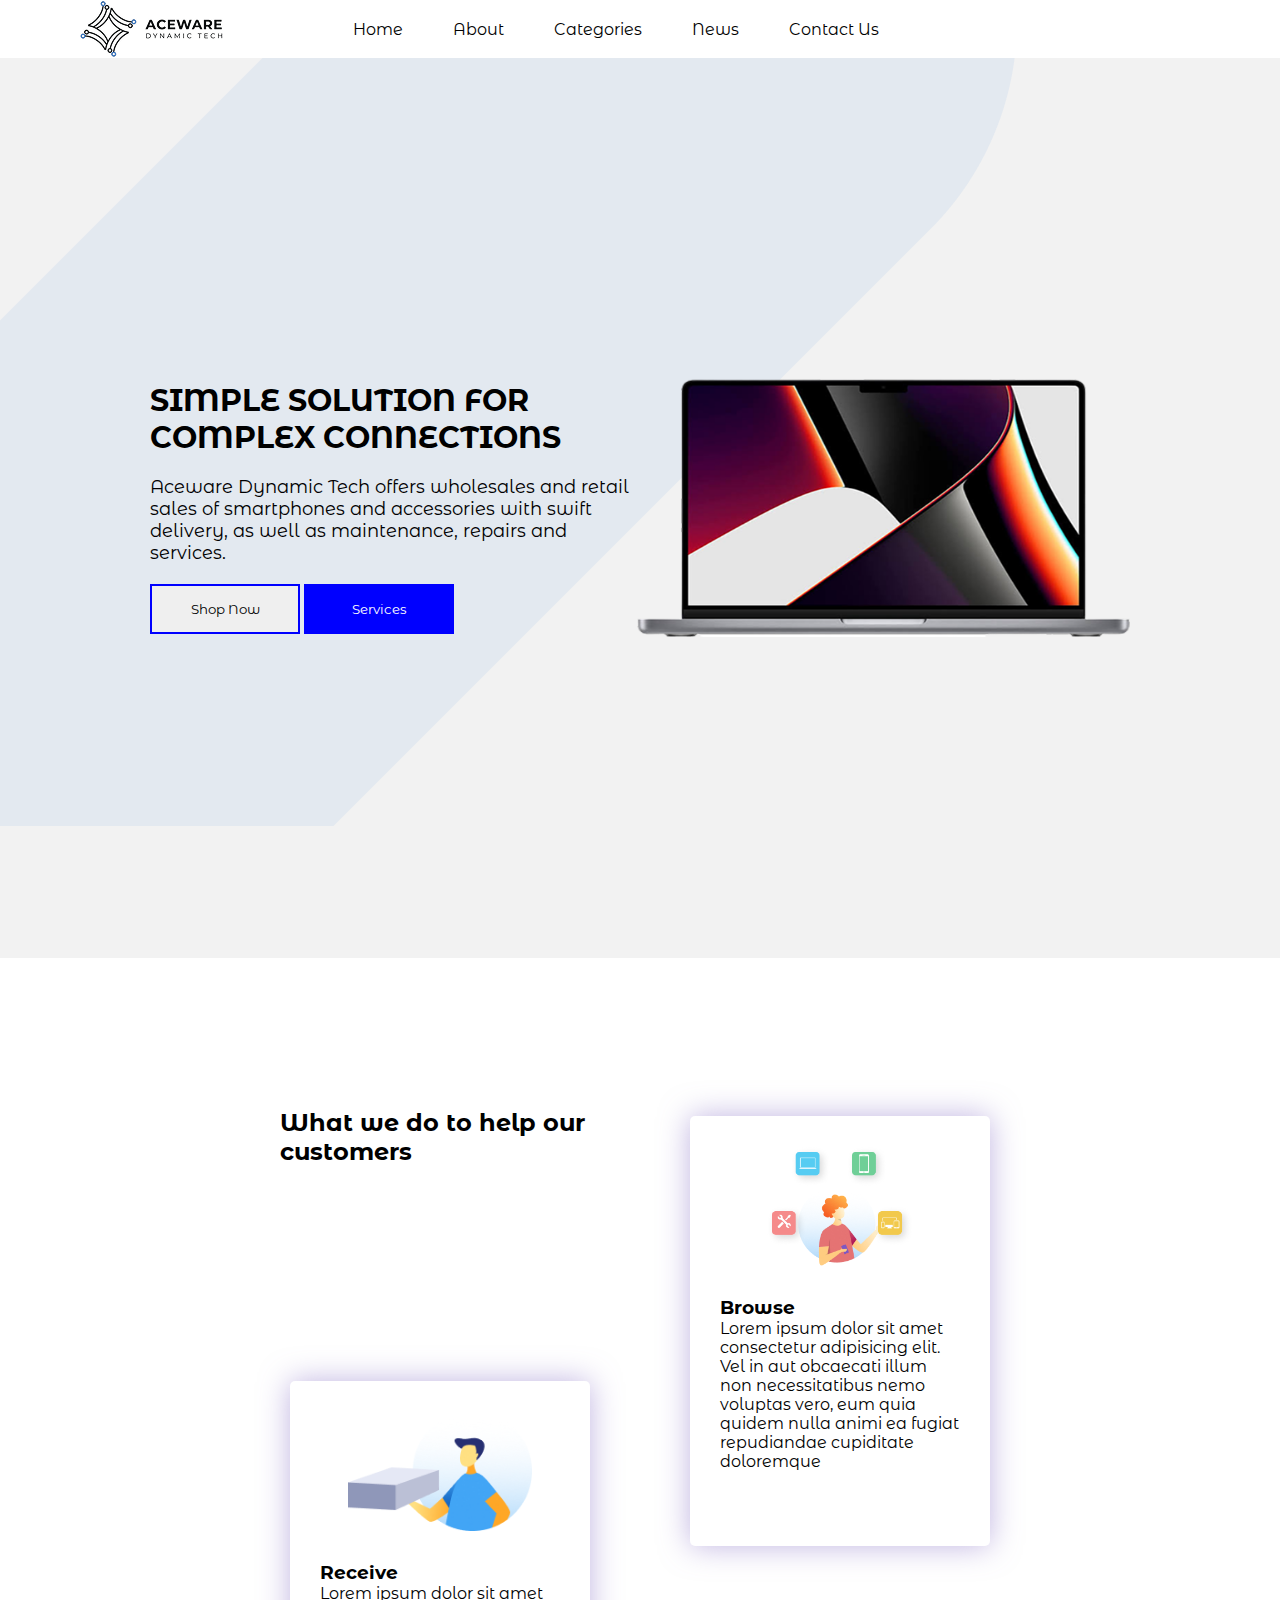
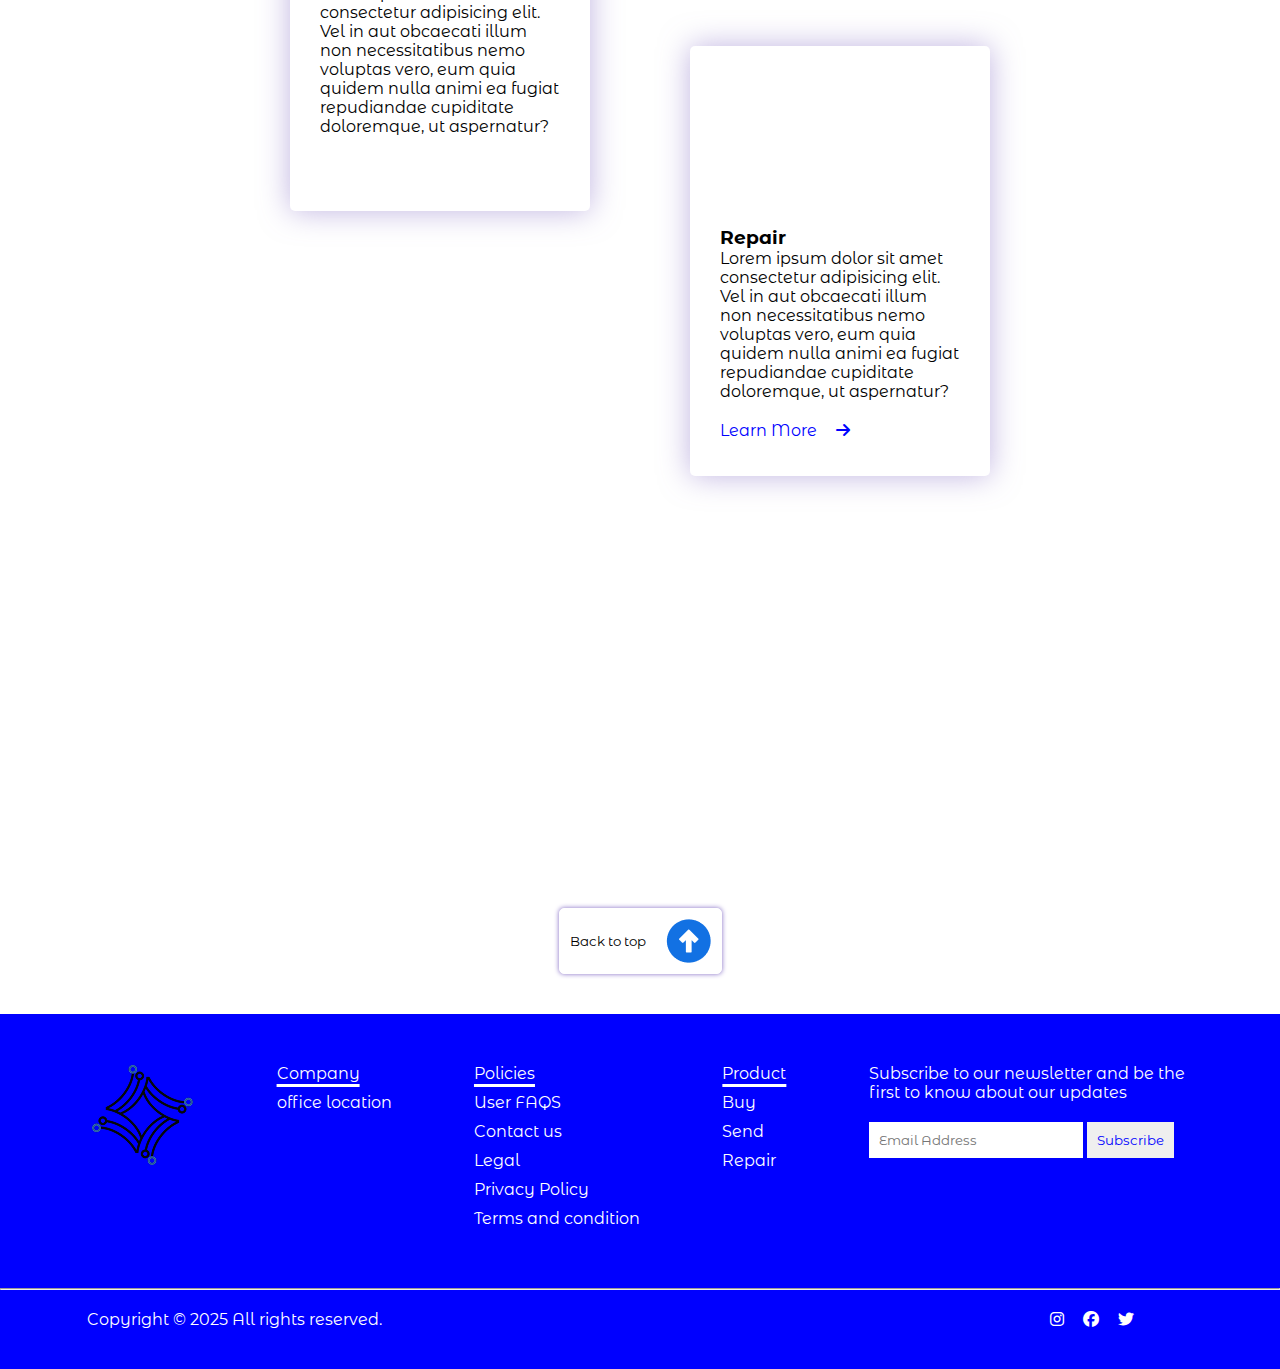
==== index.html @ 6ab3252a "My Accessories websites" ====
<!DOCTYPE html>
<html lang="en">
  <head>
    <meta charset="UTF-8" />
    <meta name="viewport" content="width=device-width, initial-scale=1.0" />
    <title>My Accessories</title>
    <link rel="preconnect" href="https://fonts.googleapis.com" />
    <link rel="preconnect" href="https://fonts.gstatic.com" crossorigin />
    <link
      href="https://fonts.googleapis.com/css2?family=Montserrat+Alternates:ital,wght@0,100;0,200;0,300;0,400;0,500;0,600;0,700;0,800;0,900;1,100;1,200;1,300;1,400;1,500;1,600;1,700;1,800;1,900&family=Montserrat:ital,wght@0,100..900;1,100..900&family=Roboto:ital,wght@0,100..900;1,100..900&display=swap"
      rel="stylesheet"
    />
    <link
      rel="stylesheet"
      href="https://cdnjs.cloudflare.com/ajax/libs/font-awesome/6.7.2/css/all.min.css"
    />
    <link rel="stylesheet" href="style.css" />
  </head>
  <body>
    <header>
      <img src="./imgs/Aceware logo 1.png" alt="" />
      <ul>
        <li><a href="index.html">Home</a></li>
        <li><a href="about.html">About</a></li>
        <li><a href="categories.html">Categories</a></li>
        <li><a href="">News</a></li>
        <li><a href="">Contact Us</a></li>
      </ul>
    </header>

    <main>
      <section class="sec-1">
        <div>
          <h1>SIMPLE SOLUTION FOR COMPLEX CONNECTIONS</h1>
          <p>
            Aceware Dynamic Tech offers wholesales and retail sales of
            smartphones and accessories with swift delivery, as well as
            maintenance, repairs and services.
          </p>
          <button>Shop Now</button>
          <button>Services</button>
        </div>
        <img src="./imgs/system 1.png" alt="" />
      </section>

      <section class="sec-2">
        <h2>What we do to help our customers</h2>
        <section class="sect-2">
          <div>
            <img src="./imgs/1.png" alt="" />
            <h3>Receive</h3>
            <p>
              Lorem ipsum dolor sit amet consectetur adipisicing elit. Vel in
              aut obcaecati illum non necessitatibus nemo voluptas vero, eum
              quia quidem nulla animi ea fugiat repudiandae cupiditate
              doloremque, ut aspernatur?
            </p>
          </div>
          <section class="sec-21">
            <div>
              <img src="./imgs/3.png" alt="" />
              <h3>Browse</h3>
              <p>
                Lorem ipsum dolor sit amet consectetur adipisicing elit. Vel in
                aut obcaecati illum non necessitatibus nemo voluptas vero, eum
                quia quidem nulla animi ea fugiat repudiandae cupiditate
                doloremque
              </p>
            </div>
            <div>
              <img src="./imgs/card 1.png" alt="" />
              <h3>Repair</h3>
              <p>
                Lorem ipsum dolor sit amet consectetur adipisicing elit. Vel in
                aut obcaecati illum non necessitatibus nemo voluptas vero, eum
                quia quidem nulla animi ea fugiat repudiandae cupiditate
                doloremque, ut aspernatur?
              </p>
              <a id="lm" href=""
                >Learn More <i class="fa-solid fa-arrow-right"></i
              ></a>
            </div>
          </section>
        </section>
      </section>
    </main>
    <a id="btp" href="#">
      <button>
        Back to top
        <img src="./imgs/arrow-back-3783 1.png" alt="" />
      </button>
    </a>

    <footer>
      <section class="footer">
        <section>
          <img src="./imgs/aceware logo 2.png" alt="" />
        </section>
        <section>
          <h4>Company</h4>
          <li>office location</li>
        </section>
        <section>
          <h4>Policies</h4>
          <li>User FAQS</li>
          <li>Contact us</li>
          <li>Legal</li>
          <li>Privacy Policy</li>
          <li>Terms and condition</li>
        </section>
        <section>
          <h4>Product</h4>
          <li>Buy</li>
          <li>Send</li>
          <li>Repair</li>
        </section>
        <section>
          <p>
            Subscribe to our newsletter and be the first to know about our
            updates
          </p>
          <input type="text" placeholder="Email Address" />
          <input type="submit" value="Subscribe" />
        </section>
      </section>
      <hr />
      <section class="brands">
        <div>
          <p>Copyright &copy; 2025 All rights reserved.</p>
        </div>
        <div>
          <i class="fa-brands fa-instagram"></i>
          <i class="fa-brands fa-facebook"></i>
          <i class="fa-brands fa-twitter"></i>
        </div>
      </section>
    </footer>
  </body>
</html>
---- style.css ----
* {
  margin: 0;
  padding: 0;
  box-sizing: border-box;
  font-family: "Montserrat Alternates", sans-serif;
}
html {
    scroll-behavior: smooth;
}
header {
  display: flex;
  align-items: center;
  margin-left: 80px;
  background-color: #fff;
}
ul {
  display: flex;
  align-items: center;
  margin-left: 80px;
}
ul li {
  display: flex;
  padding-left: 50px;
}
li a {
  text-decoration: none;
  color: black;
}

.sec-1 {
  display: flex;
  justify-content: center;
  align-items: center;
  height: 100vh;
  background-color: #f2f2f2;
  background-image: url(./imgs/Rectangle\ 7.png);
  background-repeat: no-repeat;
}

.sec-1 div {
  width: 487px;
}
.sec-1 h1,
p {
  margin-bottom: 20px;
}
.sec-1 h1 {
  font-size: 30px;
}
.sec-1 p {
  font-size: 18px;
}
.sec-1 img {
  width: 493px;
  height: 258px;
}
.sec-1 button {
    padding: 15px;
    width: 150px;
    border: 2px solid blue;
}
.sec-1 button:last-child {
    background-color: blue;
    color: white;
}

.sec-2 {
  margin-top: 100px;
  height: 100vh;
  margin-bottom: 300px;
}
.sect-2 {
  display: flex;
  justify-content: center;
  align-items: center;
  gap: 100px;
}

.sect-2 img {
  height: 120px;
  width: auto;
  display: flex;
  margin: auto;
  margin-bottom: 30px;
}
.sect-2 div {
  width: 300px;
  height: 430px;
  box-shadow: 0px 0px 30px rgba(130, 106, 196, 0.5);
  border-radius: 5px;
  margin-bottom: 100px;
  padding: 30px;
  transition: 1s ease;
}
.sect-2 div:hover {
  transform: scale(1.1);
}
#lm {
    text-decoration: none;
    color: blue;
    padding-right: 100px;
}
#lm i {
    margin-left: 15px;
}

.sec-2 h2 {
  position: relative;
  top: 50px;
  left: 280px;
  width: 400px;
}
#btp button {
    display: flex;
    align-items: center;
    justify-content: center;
    margin: auto;
    padding: 10px;
    margin-top: 550px;
    margin-bottom: 40px;
    background-color: #fff;
    border: 1px solid white;
    border-radius: 5px;
    box-shadow: 0px 0px 5px rgb(130, 106, 196);
}
#btp {
    text-decoration: none;
}
#btp img {
    margin-left: 20px;
}
footer {
    background-color: blue;
}
footer li {
    list-style: none;
    margin: 10px 0;
}

.footer {
    display: flex;
    justify-content: space-around;
    padding: 50px;
    color: white;
}
.footer h4 {
    text-decoration: underline;
    text-decoration-thickness: 3px;
    text-underline-offset: 5px;
    font-weight: 400;
}
.footer section:last-child {
    width: 320px;
}
.footer input {
    padding: 10px;
    border: none;
    color: blue;
}

.brands {
    display: flex;
    justify-content: space-around;
    padding: 20px;
    color: white;
}
.brands p {
    margin-left: -60px;
}
.brands i {
    margin-left: 15px;
}
.brands div:last-child {
    margin-left: 400px;
}
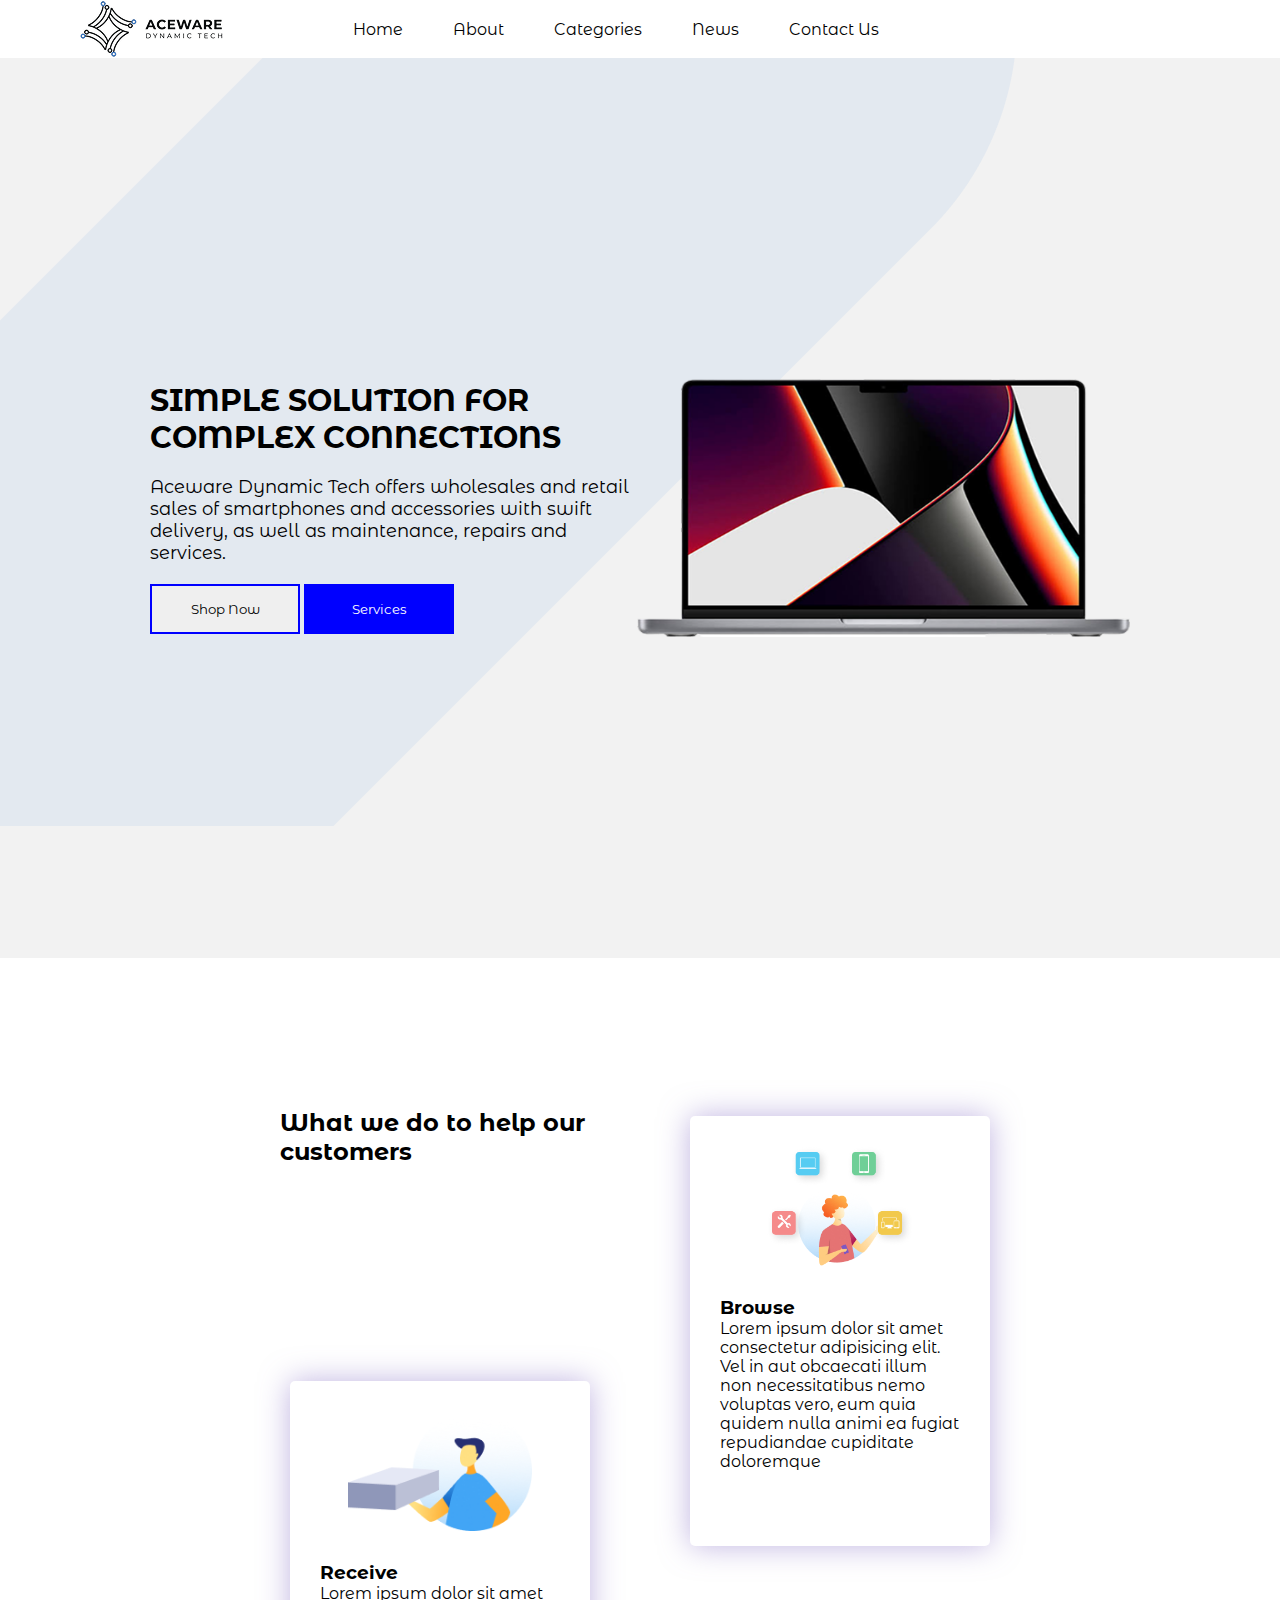
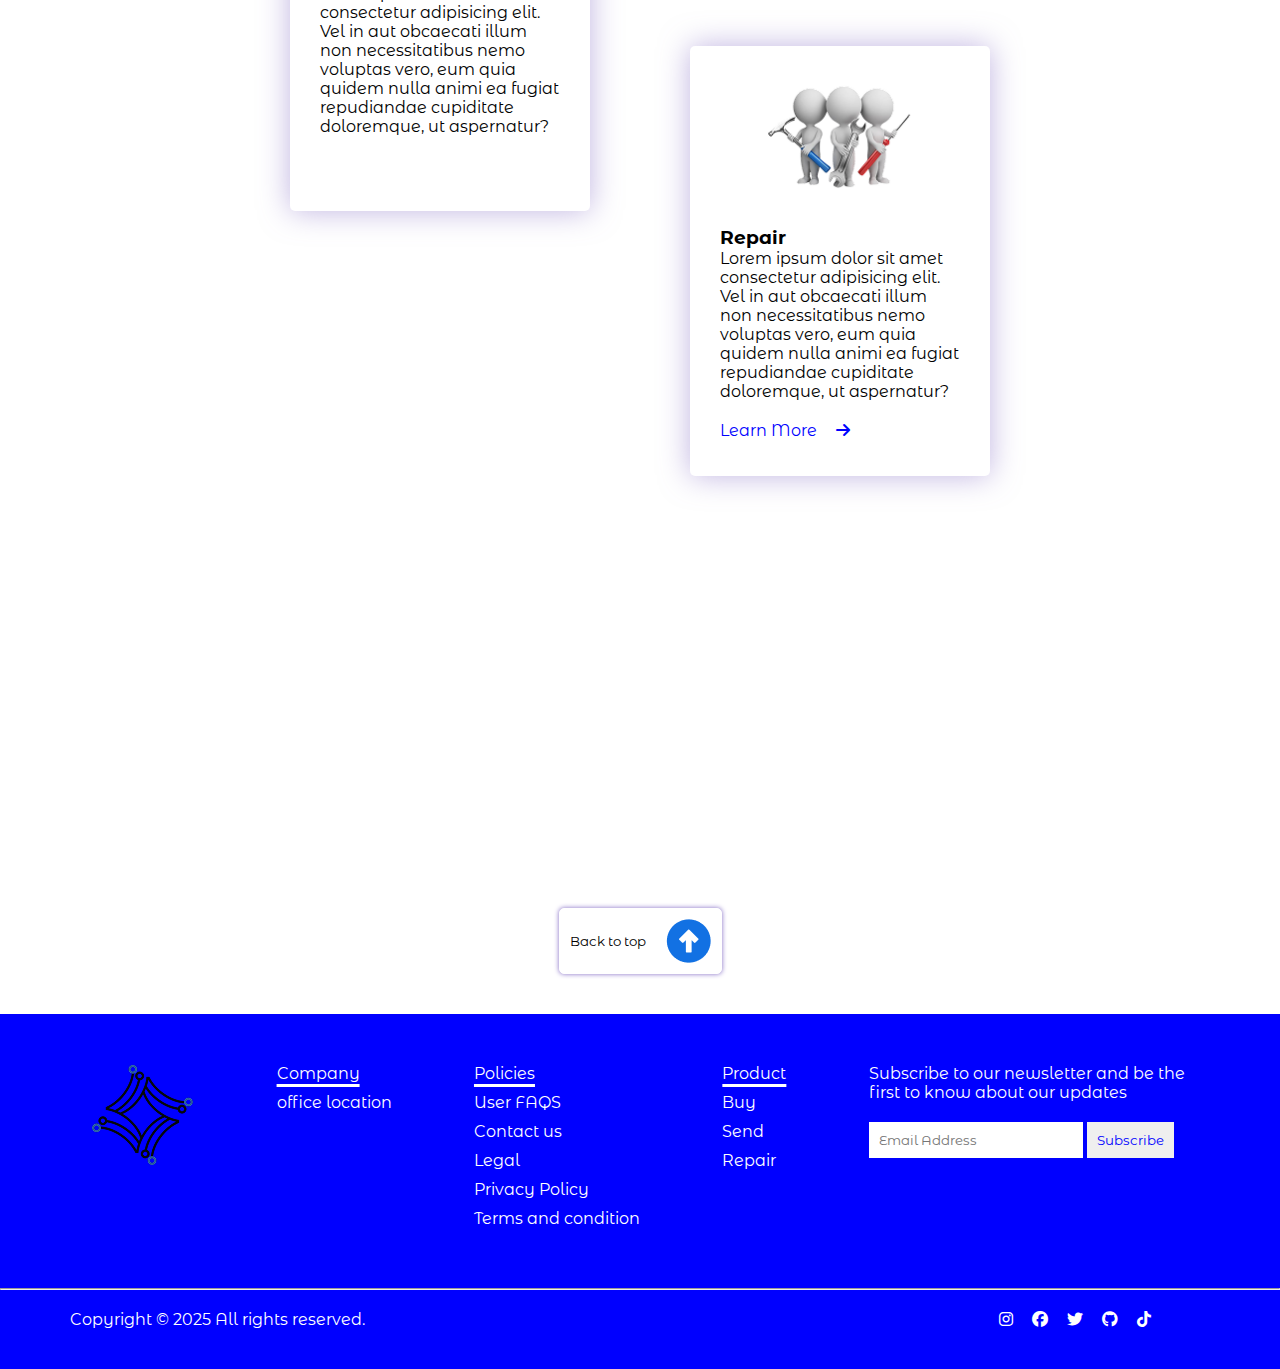
==== commit 177e8198: "web modified" ====
--- a/index.html
+++ b/index.html
@@ -23,7 +23,7 @@
         <li><a href="index.html">Home</a></li>
         <li><a href="about.html">About</a></li>
         <li><a href="categories.html">Categories</a></li>
-        <li><a href="">News</a></li>
+        <li><a href="news.html">News</a></li>
         <li><a href="">Contact Us</a></li>
       </ul>
     </header>
@@ -68,7 +68,7 @@
               </p>
             </div>
             <div>
-              <img src="./imgs/card 1.png" alt="" />
+              <img src="./imgs/Repair 1.png" alt="" />
               <h3>Repair</h3>
               <p>
                 Lorem ipsum dolor sit amet consectetur adipisicing elit. Vel in
@@ -87,7 +87,7 @@
     <a id="btp" href="#">
       <button>
         Back to top
-        <img src="./imgs/arrow-back-3783 1.png" alt="" />
+        <img src="./imgs/arrow-back-1.png" alt="" />
       </button>
     </a>
 
@@ -132,6 +132,8 @@
           <i class="fa-brands fa-instagram"></i>
           <i class="fa-brands fa-facebook"></i>
           <i class="fa-brands fa-twitter"></i>
+          <i class="fa-brands fa-github"></i>
+          <i class="fa-brands fa-tiktok"></i>
         </div>
       </section>
     </footer>
--- a/style.css
+++ b/style.css
@@ -5,13 +5,14 @@
   font-family: "Montserrat Alternates", sans-serif;
 }
 html {
-    scroll-behavior: smooth;
+  scroll-behavior: smooth;
 }
 header {
   display: flex;
   align-items: center;
-  margin-left: 80px;
+  padding-left: 80px;
   background-color: #fff;
+  box-shadow: 10px 10px 2px rgb(228, 4, 4)y;
 }
 ul {
   display: flex;
@@ -55,13 +56,13 @@
   height: 258px;
 }
 .sec-1 button {
-    padding: 15px;
-    width: 150px;
-    border: 2px solid blue;
+  padding: 15px;
+  width: 150px;
+  border: 2px solid blue;
 }
 .sec-1 button:last-child {
-    background-color: blue;
-    color: white;
+  background-color: blue;
+  color: white;
 }
 
 .sec-2 {
@@ -96,12 +97,12 @@
   transform: scale(1.1);
 }
 #lm {
-    text-decoration: none;
-    color: blue;
-    padding-right: 100px;
+  text-decoration: none;
+  color: blue;
+  padding-right: 100px;
 }
 #lm i {
-    margin-left: 15px;
+  margin-left: 15px;
 }
 
 .sec-2 h2 {
@@ -111,65 +112,65 @@
   width: 400px;
 }
 #btp button {
-    display: flex;
-    align-items: center;
-    justify-content: center;
-    margin: auto;
-    padding: 10px;
-    margin-top: 550px;
-    margin-bottom: 40px;
-    background-color: #fff;
-    border: 1px solid white;
-    border-radius: 5px;
-    box-shadow: 0px 0px 5px rgb(130, 106, 196);
+  display: flex;
+  align-items: center;
+  justify-content: center;
+  margin: auto;
+  padding: 10px;
+  margin-top: 550px;
+  margin-bottom: 40px;
+  background-color: #fff;
+  border: 1px solid white;
+  border-radius: 5px;
+  box-shadow: 0px 0px 5px rgb(130, 106, 196);
 }
 #btp {
-    text-decoration: none;
+  text-decoration: none;
 }
 #btp img {
-    margin-left: 20px;
+  margin-left: 20px;
 }
 footer {
-    background-color: blue;
+  background-color: blue;
 }
 footer li {
-    list-style: none;
-    margin: 10px 0;
+  list-style: none;
+  margin: 10px 0;
 }
 
 .footer {
-    display: flex;
-    justify-content: space-around;
-    padding: 50px;
-    color: white;
+  display: flex;
+  justify-content: space-around;
+  padding: 50px;
+  color: white;
 }
 .footer h4 {
-    text-decoration: underline;
-    text-decoration-thickness: 3px;
-    text-underline-offset: 5px;
-    font-weight: 400;
+  text-decoration: underline;
+  text-decoration-thickness: 3px;
+  text-underline-offset: 5px;
+  font-weight: 400;
 }
 .footer section:last-child {
-    width: 320px;
+  width: 320px;
 }
 .footer input {
-    padding: 10px;
-    border: none;
-    color: blue;
+  padding: 10px;
+  border: none;
+  color: blue;
 }
 
 .brands {
-    display: flex;
-    justify-content: space-around;
-    padding: 20px;
-    color: white;
+  display: flex;
+  justify-content: space-around;
+  padding: 20px;
+  color: white;
 }
 .brands p {
-    margin-left: -60px;
+  margin-left: -60px;
 }
 .brands i {
-    margin-left: 15px;
+  margin-left: 15px;
 }
 .brands div:last-child {
-    margin-left: 400px;
-}+  margin-left: 400px;
+}
